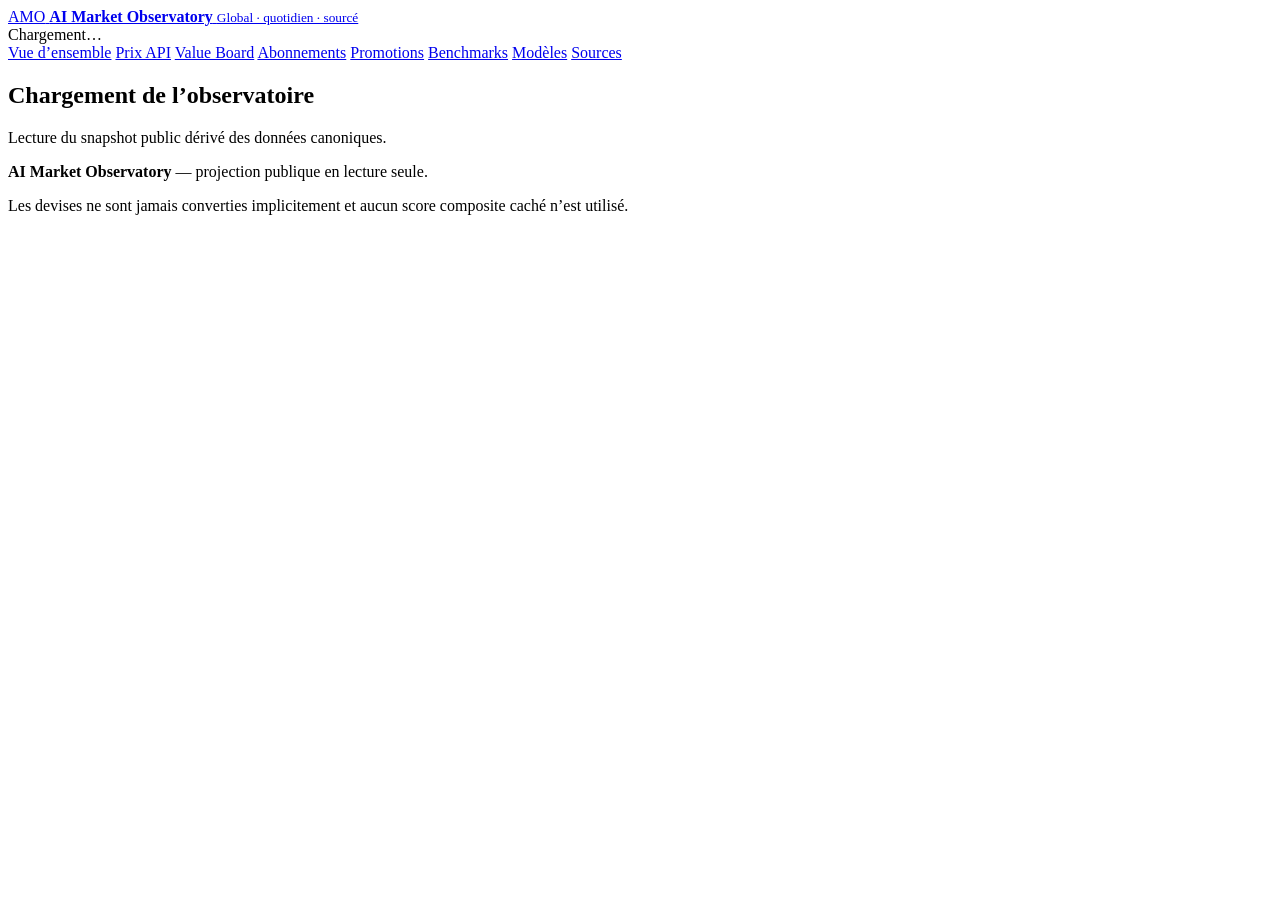
==== index.html @ da5de724 "Add Observatory web interface" ====
<!doctype html>
<html lang="fr">
<head>
  <meta charset="utf-8">
  <meta name="viewport" content="width=device-width, initial-scale=1">
  <meta name="description" content="AI Market Observatory — modèles IA, prix API, abonnements, promotions, benchmarks et providers.">
  <meta name="color-scheme" content="dark light">
  <title>AI Market Observatory</title>
  <link rel="stylesheet" href="assets/styles.css">
</head>
<body>
  <header class="topbar">
    <div class="brand-wrap">
      <a class="brand" href="#overview" aria-label="AI Market Observatory — accueil">
        <span class="brand-mark" aria-hidden="true">AMO</span>
        <span>
          <strong>AI Market Observatory</strong>
          <small>Global · quotidien · sourcé</small>
        </span>
      </a>
      <div class="sync" id="syncStatus">Chargement…</div>
    </div>
    <nav class="nav" aria-label="Navigation principale">
      <a href="#overview" data-route="overview">Vue d’ensemble</a>
      <a href="#pricing" data-route="pricing">Prix API</a>
      <a href="#value" data-route="value">Value Board</a>
      <a href="#subscriptions" data-route="subscriptions">Abonnements</a>
      <a href="#promotions" data-route="promotions">Promotions</a>
      <a href="#benchmarks" data-route="benchmarks">Benchmarks</a>
      <a href="#models" data-route="models">Modèles</a>
      <a href="#sources" data-route="sources">Sources</a>
    </nav>
  </header>

  <main id="app" class="shell" tabindex="-1">
    <section class="loading-card">
      <div class="spinner" aria-hidden="true"></div>
      <h1>Chargement de l’observatoire</h1>
      <p>Lecture du snapshot public dérivé des données canoniques.</p>
    </section>
  </main>

  <footer class="footer">
    <p><strong>AI Market Observatory</strong> — projection publique en lecture seule.</p>
    <p>Les devises ne sont jamais converties implicitement et aucun score composite caché n’est utilisé.</p>
  </footer>

  <noscript>
    <div class="noscript">JavaScript est nécessaire pour afficher les tableaux interactifs.</div>
  </noscript>
  <script src="assets/app.js" defer></script>
</body>
</html>
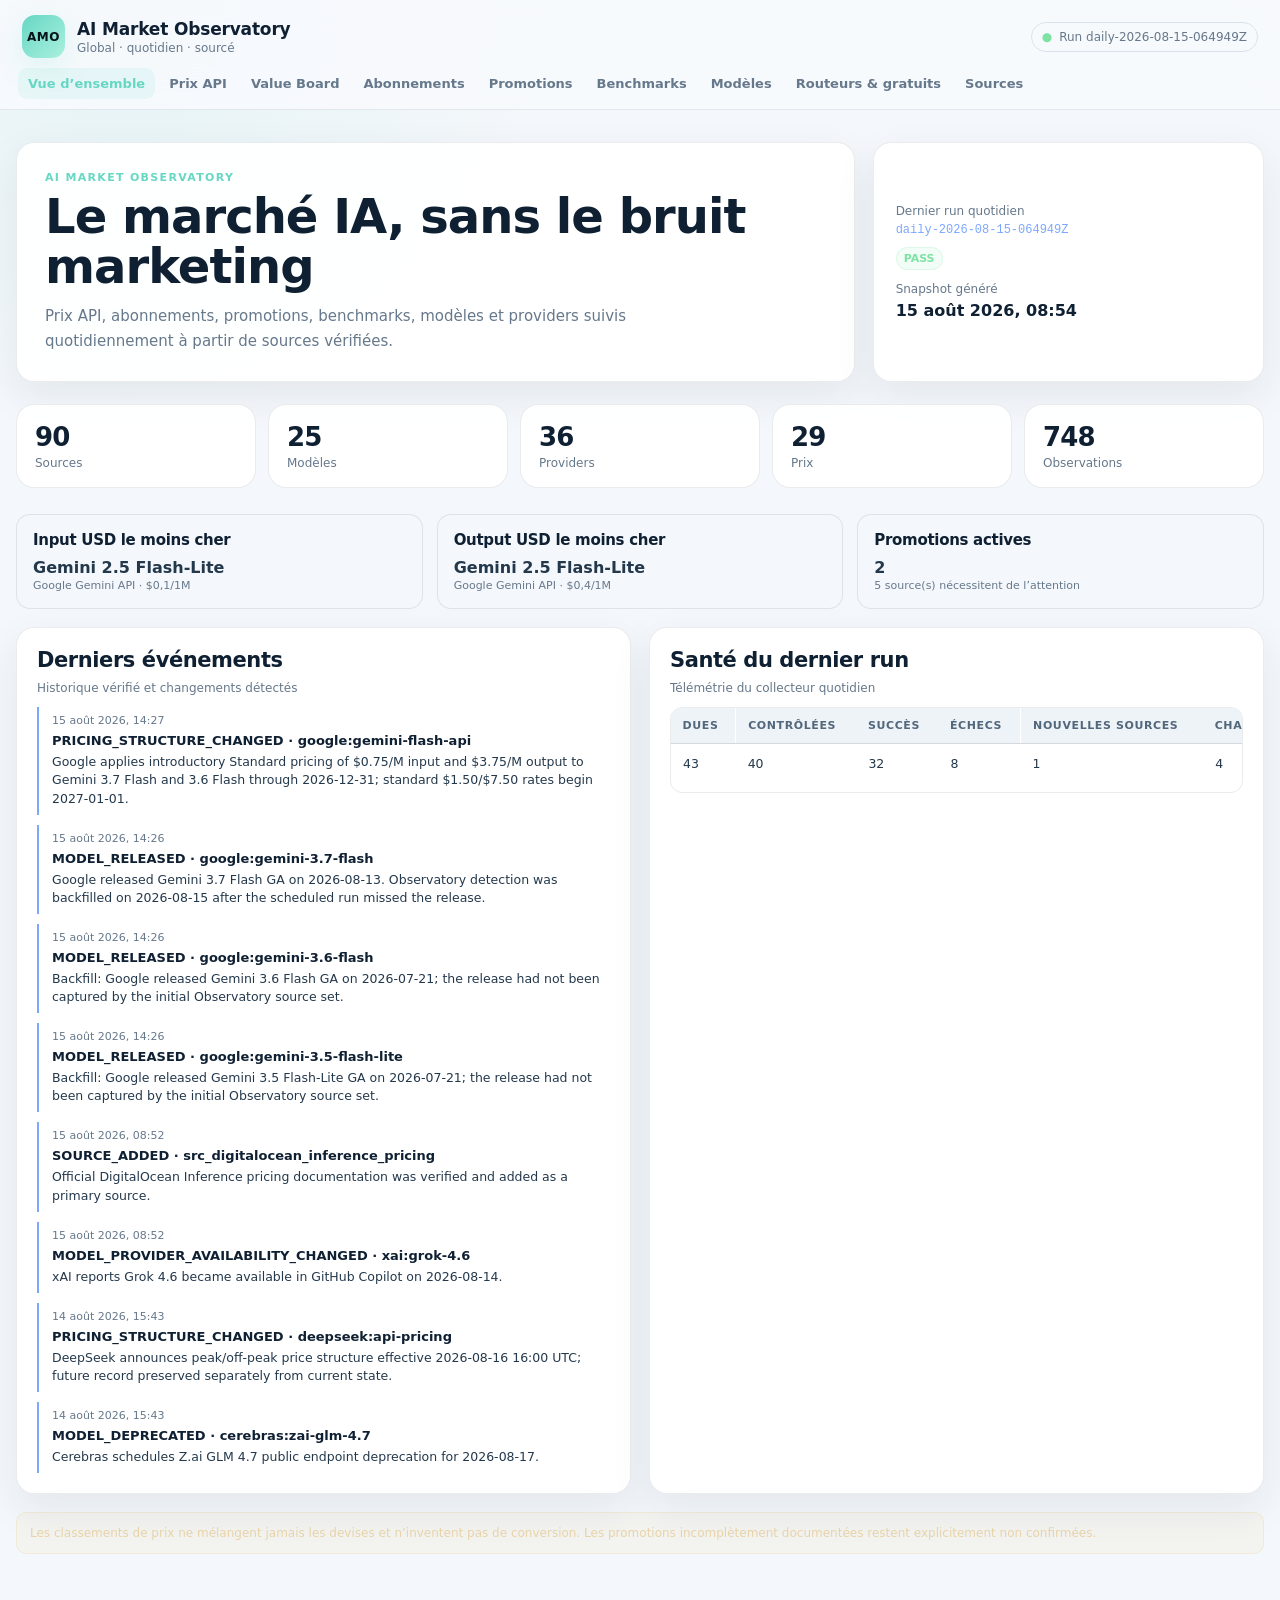
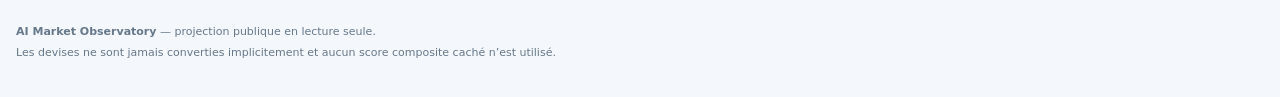
==== commit da679937: "Link exhaustive router catalog from site" ====
--- a/index.html
+++ b/index.html
@@ -28,6 +28,7 @@
       <a href="#promotions" data-route="promotions">Promotions</a>
       <a href="#benchmarks" data-route="benchmarks">Benchmarks</a>
       <a href="#models" data-route="models">Modèles</a>
+      <a href="routers.html">Routeurs & gratuits</a>
       <a href="#sources" data-route="sources">Sources</a>
     </nav>
   </header>
--- a/assets/styles.css
+++ b/assets/styles.css
@@ -0,0 +1,267 @@
+:root {
+  --bg: #091019;
+  --bg-2: #0d1622;
+  --panel: rgba(18, 30, 44, .82);
+  --panel-2: #132033;
+  --line: #26364a;
+  --line-soft: rgba(255,255,255,.08);
+  --text: #edf4fb;
+  --muted: #9caec1;
+  --accent: #67d7c4;
+  --accent-2: #7ca7ff;
+  --good: #7de2a4;
+  --warn: #f0c36a;
+  --bad: #f58b91;
+  --shadow: 0 18px 50px rgba(0,0,0,.24);
+  --radius: 18px;
+  --radius-sm: 11px;
+  --max: 1500px;
+  font-family: Inter, ui-sans-serif, system-ui, -apple-system, BlinkMacSystemFont, "Segoe UI", sans-serif;
+}
+* { box-sizing: border-box; }
+html { scroll-behavior: smooth; }
+body {
+  margin: 0;
+  min-height: 100vh;
+  color: var(--text);
+  background:
+    radial-gradient(circle at 16% -10%, rgba(103,215,196,.14), transparent 28rem),
+    radial-gradient(circle at 86% 0%, rgba(124,167,255,.12), transparent 28rem),
+    var(--bg);
+}
+a { color: inherit; }
+button, input, select { font: inherit; }
+button, select, input { color: var(--text); }
+.topbar {
+  position: sticky;
+  top: 0;
+  z-index: 50;
+  backdrop-filter: blur(18px);
+  background: rgba(9,16,25,.88);
+  border-bottom: 1px solid var(--line-soft);
+}
+.brand-wrap {
+  max-width: var(--max);
+  margin: 0 auto;
+  padding: 15px 22px 10px;
+  display: flex;
+  align-items: center;
+  justify-content: space-between;
+  gap: 18px;
+}
+.brand {
+  display: inline-flex;
+  align-items: center;
+  gap: 12px;
+  text-decoration: none;
+}
+.brand-mark {
+  width: 43px;
+  height: 43px;
+  border-radius: 13px;
+  display: grid;
+  place-items: center;
+  color: #07131a;
+  background: linear-gradient(135deg, var(--accent), #a9f0dd);
+  font-weight: 900;
+  font-size: 12px;
+  letter-spacing: .05em;
+  box-shadow: 0 9px 30px rgba(103,215,196,.18);
+}
+.brand strong { display: block; font-size: 17px; letter-spacing: -.01em; }
+.brand small { display: block; color: var(--muted); font-size: 12px; margin-top: 2px; }
+.sync {
+  color: var(--muted);
+  font-size: 12px;
+  border: 1px solid var(--line);
+  border-radius: 999px;
+  padding: 7px 10px;
+  white-space: nowrap;
+}
+.sync.ok::before { content: "●"; color: var(--good); margin-right: 7px; }
+.sync.err::before { content: "●"; color: var(--bad); margin-right: 7px; }
+.nav {
+  max-width: var(--max);
+  margin: 0 auto;
+  display: flex;
+  gap: 4px;
+  padding: 0 18px 10px;
+  overflow-x: auto;
+  scrollbar-width: thin;
+}
+.nav a {
+  color: var(--muted);
+  text-decoration: none;
+  font-size: 13px;
+  font-weight: 650;
+  white-space: nowrap;
+  padding: 8px 10px;
+  border-radius: 9px;
+}
+.nav a:hover { background: rgba(255,255,255,.05); color: var(--text); }
+.nav a.active { background: rgba(103,215,196,.11); color: var(--accent); }
+.shell {
+  width: min(var(--max), calc(100% - 32px));
+  margin: 32px auto 70px;
+  outline: none;
+}
+.hero {
+  display: grid;
+  grid-template-columns: minmax(0, 1.5fr) minmax(280px, .7fr);
+  gap: 18px;
+  margin-bottom: 22px;
+}
+.hero-card, .panel, .metric, .loading-card {
+  border: 1px solid var(--line-soft);
+  background: linear-gradient(155deg, rgba(21,35,51,.94), rgba(12,22,34,.90));
+  box-shadow: var(--shadow);
+  border-radius: var(--radius);
+}
+.hero-card { padding: 28px; }
+.eyebrow {
+  margin: 0 0 8px;
+  color: var(--accent);
+  text-transform: uppercase;
+  letter-spacing: .12em;
+  font-size: 11px;
+  font-weight: 800;
+}
+h1, h2, h3 { margin-top: 0; letter-spacing: -.02em; }
+h1 { font-size: clamp(28px, 4vw, 48px); line-height: 1.04; margin-bottom: 12px; }
+h2 { font-size: 21px; margin-bottom: 14px; }
+h3 { font-size: 15px; margin-bottom: 9px; }
+.lead { color: var(--muted); font-size: 15px; line-height: 1.65; margin: 0; max-width: 70ch; }
+.hero-status { padding: 22px; display: flex; flex-direction: column; justify-content: center; }
+.run-id { font-family: ui-monospace, SFMono-Regular, Menlo, monospace; color: var(--accent-2); font-size: 12px; overflow-wrap: anywhere; }
+.kicker { color: var(--muted); font-size: 12px; margin-bottom: 5px; }
+.status-pass { color: var(--good); font-weight: 800; }
+.metrics {
+  display: grid;
+  grid-template-columns: repeat(5, minmax(120px, 1fr));
+  gap: 12px;
+  margin: 18px 0 26px;
+}
+.metric { padding: 17px 18px; box-shadow: none; }
+.metric .value { display: block; font-size: 26px; font-weight: 850; letter-spacing: -.03em; }
+.metric .label { display: block; margin-top: 4px; color: var(--muted); font-size: 12px; }
+.grid-2 { display: grid; grid-template-columns: repeat(2, minmax(0, 1fr)); gap: 18px; margin-bottom: 18px; }
+.grid-3 { display: grid; grid-template-columns: repeat(3, minmax(0, 1fr)); gap: 14px; margin-bottom: 18px; }
+.panel { padding: 20px; overflow: hidden; }
+.panel-header {
+  display: flex;
+  align-items: flex-start;
+  justify-content: space-between;
+  gap: 16px;
+  margin-bottom: 12px;
+}
+.panel-header p { color: var(--muted); margin: -5px 0 0; font-size: 12px; }
+.badge {
+  display: inline-flex;
+  align-items: center;
+  gap: 5px;
+  font-size: 11px;
+  font-weight: 750;
+  padding: 4px 7px;
+  border-radius: 999px;
+  background: rgba(124,167,255,.1);
+  color: #a9c2ff;
+  border: 1px solid rgba(124,167,255,.18);
+}
+.badge.good { color: var(--good); background: rgba(125,226,164,.09); border-color: rgba(125,226,164,.18); }
+.badge.warn { color: var(--warn); background: rgba(240,195,106,.09); border-color: rgba(240,195,106,.18); }
+.badge.bad { color: var(--bad); background: rgba(245,139,145,.09); border-color: rgba(245,139,145,.18); }
+.toolbar {
+  display: flex;
+  flex-wrap: wrap;
+  gap: 9px;
+  align-items: center;
+  margin: 0 0 16px;
+}
+.control {
+  min-height: 38px;
+  border: 1px solid var(--line);
+  border-radius: 10px;
+  background: #0c1724;
+  padding: 8px 10px;
+  outline: none;
+}
+.control:focus { border-color: var(--accent); box-shadow: 0 0 0 3px rgba(103,215,196,.09); }
+input.control { min-width: 220px; flex: 1 1 260px; }
+select.control { flex: 0 1 auto; }
+.table-wrap { overflow: auto; border: 1px solid var(--line-soft); border-radius: 12px; }
+table { width: 100%; border-collapse: collapse; min-width: 780px; }
+th, td { padding: 11px 12px; border-bottom: 1px solid var(--line-soft); text-align: left; vertical-align: top; }
+th {
+  position: sticky;
+  top: 0;
+  background: #111e2d;
+  color: #b9c8d8;
+  font-size: 11px;
+  text-transform: uppercase;
+  letter-spacing: .055em;
+  z-index: 2;
+}
+td { color: #d9e4ef; font-size: 12.5px; line-height: 1.4; }
+tbody tr:hover td { background: rgba(255,255,255,.025); }
+tbody tr:last-child td { border-bottom: 0; }
+.num { font-variant-numeric: tabular-nums; white-space: nowrap; }
+.muted { color: var(--muted); }
+.good { color: var(--good); }
+.warn { color: var(--warn); }
+.bad { color: var(--bad); }
+.source-link { color: var(--accent-2); text-decoration: none; font-weight: 650; }
+.source-link:hover { text-decoration: underline; }
+.event-list { display: grid; gap: 10px; }
+.event {
+  border-left: 2px solid var(--accent-2);
+  padding: 7px 10px 7px 13px;
+  background: rgba(255,255,255,.025);
+  border-radius: 0 9px 9px 0;
+}
+.event time { color: var(--muted); font-size: 11px; display: block; margin-bottom: 3px; }
+.event strong { font-size: 13px; }
+.event p { color: #c9d6e3; font-size: 12.5px; line-height: 1.45; margin: 4px 0 0; }
+.rank-card { border: 1px solid var(--line-soft); background: rgba(255,255,255,.022); border-radius: 14px; padding: 16px; }
+.rank-card ol { margin: 0; padding-left: 22px; }
+.rank-card li { padding: 7px 0; color: #dce6f0; font-size: 12.5px; }
+.rank-card li::marker { color: var(--accent); font-weight: 800; }
+.rank-main { font-weight: 750; }
+.rank-sub { color: var(--muted); display: block; font-size: 11px; margin-top: 2px; }
+.empty { color: var(--muted); padding: 24px; text-align: center; }
+.loading-card { max-width: 620px; margin: 90px auto; padding: 36px; text-align: center; }
+.loading-card p { color: var(--muted); }
+.spinner { width: 30px; height: 30px; border: 3px solid var(--line); border-top-color: var(--accent); border-radius: 50%; margin: 0 auto 18px; animation: spin .8s linear infinite; }
+@keyframes spin { to { transform: rotate(360deg); } }
+.notice { padding: 11px 13px; border: 1px solid rgba(240,195,106,.19); background: rgba(240,195,106,.07); border-radius: 10px; color: #e8d3a9; font-size: 12px; line-height: 1.5; }
+.footer { width: min(var(--max), calc(100% - 32px)); margin: 0 auto 36px; color: var(--muted); font-size: 11px; line-height: 1.5; }
+.footer p { margin: 4px 0; }
+.noscript { margin: 20px; padding: 15px; background: #46252a; color: white; }
+@media (max-width: 1000px) {
+  .hero { grid-template-columns: 1fr; }
+  .metrics { grid-template-columns: repeat(3, 1fr); }
+  .grid-3 { grid-template-columns: 1fr; }
+}
+@media (max-width: 760px) {
+  .brand-wrap { align-items: flex-start; }
+  .sync { display: none; }
+  .shell { width: min(100% - 18px, var(--max)); margin-top: 18px; }
+  .hero-card, .panel { padding: 16px; }
+  .metrics { grid-template-columns: repeat(2, 1fr); gap: 8px; }
+  .metric { padding: 13px; }
+  .metric .value { font-size: 22px; }
+  .grid-2 { grid-template-columns: 1fr; }
+  h1 { font-size: 30px; }
+}
+@media (prefers-color-scheme: light) {
+  :root {
+    --bg: #f4f7fb; --bg-2: #fff; --panel: #fff; --panel-2: #fff; --line: #d9e2ec; --line-soft: rgba(18,40,60,.09);
+    --text: #102033; --muted: #66788b; --shadow: 0 15px 40px rgba(36,60,80,.08);
+  }
+  body { background: radial-gradient(circle at 10% 0%, rgba(103,215,196,.11), transparent 26rem), var(--bg); }
+  .topbar { background: rgba(248,250,253,.9); }
+  .hero-card, .panel, .metric, .loading-card { background: rgba(255,255,255,.93); }
+  .control { background: white; color: #102033; }
+  th { background: #eef3f8; color: #52677b; }
+  td { color: #24384c; }
+  .event p, .rank-main { color: #24384c; }
+}
